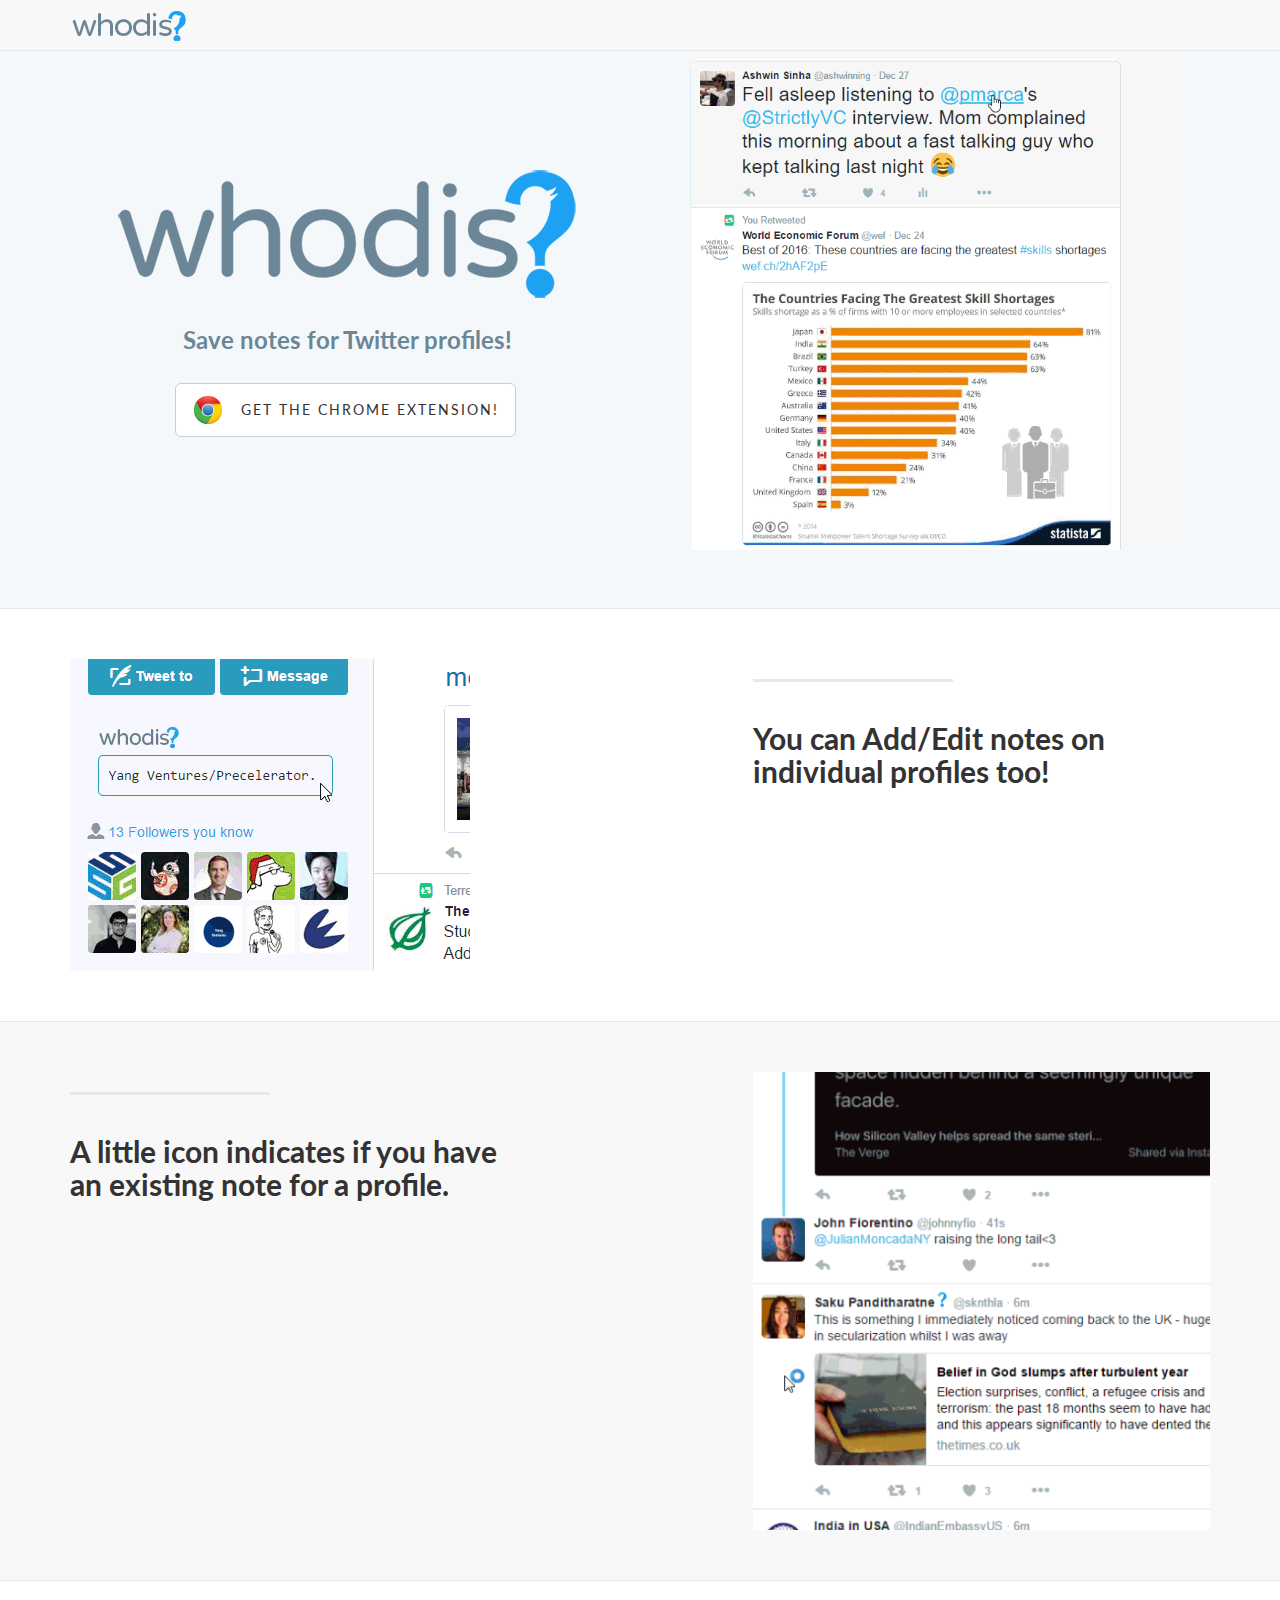
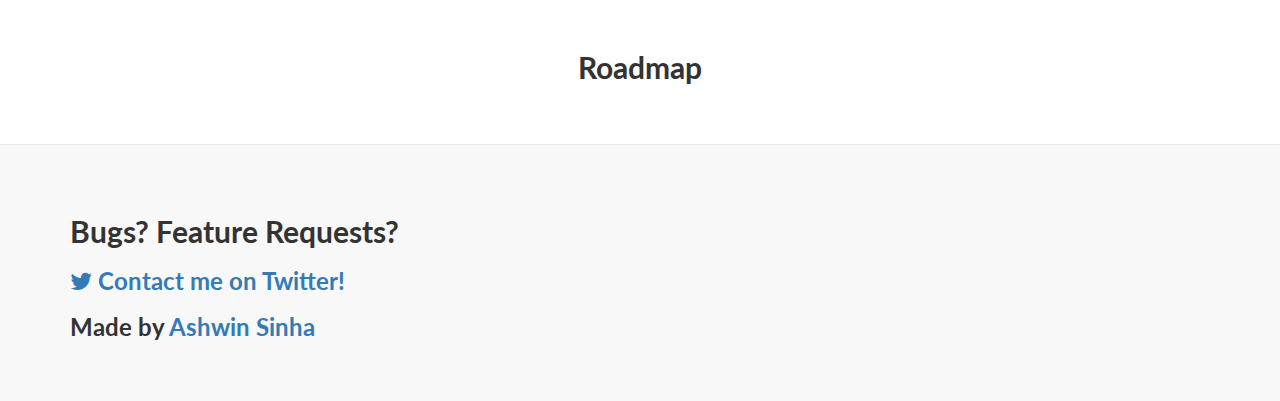
==== docs/index.html @ 4b533d32 "Made web." ====
<!DOCTYPE html>
<html lang="en">

<head>

    <meta charset="utf-8">
    <meta http-equiv="X-UA-Compatible" content="IE=edge">
    <meta name="viewport" content="width=device-width, initial-scale=1">
    <meta name="description" content="">
    <meta name="author" content="">

    <title>Landing Page - Start Bootstrap Theme</title>

    <!-- Bootstrap Core CSS -->
    <link href="css/bootstrap.min.css" rel="stylesheet">

    <!-- Custom CSS -->
    <link href="css/landing-page.css" rel="stylesheet">

    <!-- Custom Fonts -->
    <link href="font-awesome/css/font-awesome.min.css" rel="stylesheet" type="text/css">
    <link href="https://fonts.googleapis.com/css?family=Lato:300,400,700,300italic,400italic,700italic" rel="stylesheet" type="text/css">

    <!-- HTML5 Shim and Respond.js IE8 support of HTML5 elements and media queries -->
    <!-- WARNING: Respond.js doesn't work if you view the page via file:// -->
    <!--[if lt IE 9]>
        <script src="https://oss.maxcdn.com/libs/html5shiv/3.7.0/html5shiv.js"></script>
        <script src="https://oss.maxcdn.com/libs/respond.js/1.4.2/respond.min.js"></script>
    <![endif]-->

</head>

<body>

    <!-- Navigation -->
    <nav class="navbar navbar-default navbar-fixed-top topnav" role="navigation">
        <div class="container topnav">
            <!-- Brand and toggle get grouped for better mobile display -->
            <div class="navbar-header">
                <a class="navbar-brand topnav" href="#"><img src="img/whodis-logo-36h.png" style="margin-top: -7px;"></a>
            </div>
        </div>
        <!-- /.container -->
    </nav>


    <!-- Header -->
    <a name="about"></a>
    <div class="intro-header">
        <div class="container">

            <div class="row">
                <div class="col-lg-6">
                    <div class="intro-message">
                        <img src="img/whodis-logo-480.png">
                        <h3>Save notes for Twitter profiles!</h3>
                        <br>
                        <ul class="list-inline intro-social-buttons">
                            <li>
                                <a href="https://github.com/IronSummitMedia/startbootstrap" class="btn btn-default btn-lg"><img src="img/chrome-32.png"> <span class="network-name">&nbsp; Get the chrome extension!</span></a>
                            </li>
                        </ul>
                    </div>
                </div>
                <div class="col-lg-6 main-gif-holder">
                <div>
                    <img src="img/whodis-pmarca.gif">
                </div>
                    
                </div>
            </div>

        </div>
        <!-- /.container -->

    </div>
    <!-- /.intro-header -->

    <!-- Page Content -->


    <div class="content-section-b">

        <div class="container">

            <div class="row">
                <div class="col-lg-5 col-lg-offset-1 col-sm-push-6  col-sm-6">
                    <hr class="section-heading-spacer">
                    <div class="clearfix"></div>
                    <h2 class="section-heading">You can Add/Edit notes on individual profiles too!</h2>
                </div>
                <div class="col-lg-5 col-sm-pull-6  col-sm-6">
                    <img class="img-responsive" src="img/whodis-terrence.gif" alt="">
                </div>
            </div>

        </div>
        <!-- /.container -->

    </div>
    <!-- /.content-section-b -->
    
    	<a  name="services"></a>
    <div class="content-section-a">

        <div class="container">
            <div class="row">
                <div class="col-lg-5 col-sm-6">
                    <hr class="section-heading-spacer">
                    <div class="clearfix"></div>
                    <h2 class="section-heading">A little icon indicates if you have an existing note for a profile.</h2>
                </div>
                <div class="col-lg-5 col-lg-offset-2 col-sm-6">
                    <img class="img-responsive" src="img/whodis-notifier.gif" alt="">
                </div>
            </div>

        </div>
        <!-- /.container -->

    </div>
    <!-- /.content-section-a -->

    <div class="content-section-b">

        <div class="container">

            <center><h2>Roadmap</h2></center>
            

        </div>
        <!-- /.container -->

    </div>
    <!-- /.content-section-a -->
    


    <!-- /.banner -->

    <!-- Footer -->
    <footer>
        <div class="container">
            <div class="row">
                <div class="col-lg-12">
                                            <h2>Bugs? Feature Requests?</h2>
            <a href="http://twitter.com/ashwinning"><h3> <i class="fa fa-twitter" aria-hidden="true"></i>
 Contact me on Twitter!</h3></a>
                    <h3>Made by <a href="http://ash.wine">Ashwin Sinha</a></h3>
                </div>
            </div>
        </div>
    </footer>

    <!-- jQuery -->
    <script src="js/jquery.js"></script>

    <!-- Bootstrap Core JavaScript -->
    <script src="js/bootstrap.min.js"></script>

</body>

</html>
---- docs/css/landing-page.css ----
/*
 * Start Bootstrap - Landing Page (http://startbootstrap.com/)
 * Copyright 2013-2016 Start Bootstrap
 * Licensed under MIT (https://github.com/BlackrockDigital/startbootstrap/blob/gh-pages/LICENSE)
 */

body,
html {
    width: 100%;
    height: 100%;
}

body,
h1,
h2,
h3,
h4,
h5,
h6 {
    font-family: "Lato","Helvetica Neue",Helvetica,Arial,sans-serif;
    font-weight: 700;
}

.topnav {
    font-size: 14px; 
}

.lead {
    font-size: 18px;
    font-weight: 400;
}

.intro-header {
    padding-top: 50px; /* If you're making other pages, make sure there is 50px of padding to make sure the navbar doesn't overlap content! */
    padding-bottom: 50px;
    text-align: center;
    color: #f8f8f8;
    background: #f5f8fa;
    /* background: url(img/background.gif) no-repeat center center; */
    background-size: cover;
}

.intro-message {
    position: relative;
    padding-top: 20%;
    padding-bottom: 20%;
    
}

.intro-message > h1 {
    margin: 0;
    text-shadow: 2px 2px 3px rgba(0,0,0,0.6);
    font-size: 5em;
}

.intro-divider {
    width: 400px;
    border-top: 1px solid #f8f8f8;
    border-bottom: 1px solid rgba(0,0,0,0.2);
}

.intro-message > h3 {
    /*text-shadow: 2px 2px 3px rgba(0,0,0,0.6);*/
    color: #6a8697;
}

@media(max-width:767px) {
    .intro-message {
        padding-bottom: 15%;
    }

    .intro-message > h1 {
        font-size: 3em;
    }

    ul.intro-social-buttons > li {
        display: block;
        margin-bottom: 20px;
        padding: 0;
    }

    ul.intro-social-buttons > li:last-child {
        margin-bottom: 0;
    }

    .intro-divider {
        width: 100%;
    }
}

.network-name {
    text-transform: uppercase;
    font-size: 14px;
    font-weight: 400;
    letter-spacing: 2px;
}

.content-section-a {
    padding: 50px 0;
    background-color: #f8f8f8;
}

.content-section-b {
    padding: 50px 0;
    border-top: 1px solid #e7e7e7;
    border-bottom: 1px solid #e7e7e7;
}

.section-heading {
    margin-bottom: 30px;
}

.section-heading-spacer {
    float: left;
    width: 200px;
    border-top: 3px solid #e7e7e7;
}

.banner {
    padding: 100px 0;
    color: #f8f8f8;
    background: url(../img/banner-bg.jpg) no-repeat center center;
    background-size: cover;
}

.banner h2 {
    margin: 0;
    text-shadow: 2px 2px 3px rgba(0,0,0,0.6);
    font-size: 3em;
}

.banner ul {
    margin-bottom: 0;
}

.banner-social-buttons {
    float: right;
    margin-top: 0;
}

@media(max-width:1199px) {
    ul.banner-social-buttons {
        float: left;
        margin-top: 15px;
    }
}

@media(max-width:767px) {
    .banner h2 {
        margin: 0;
        text-shadow: 2px 2px 3px rgba(0,0,0,0.6);
        font-size: 3em;
    }

    ul.banner-social-buttons > li {
        display: block;
        margin-bottom: 20px;
        padding: 0;
    }

    ul.banner-social-buttons > li:last-child {
        margin-bottom: 0;
    }
}

footer {
    padding: 50px 0;
    background-color: #f8f8f8;
}

p.copyright {
    margin: 15px 0 0;
}
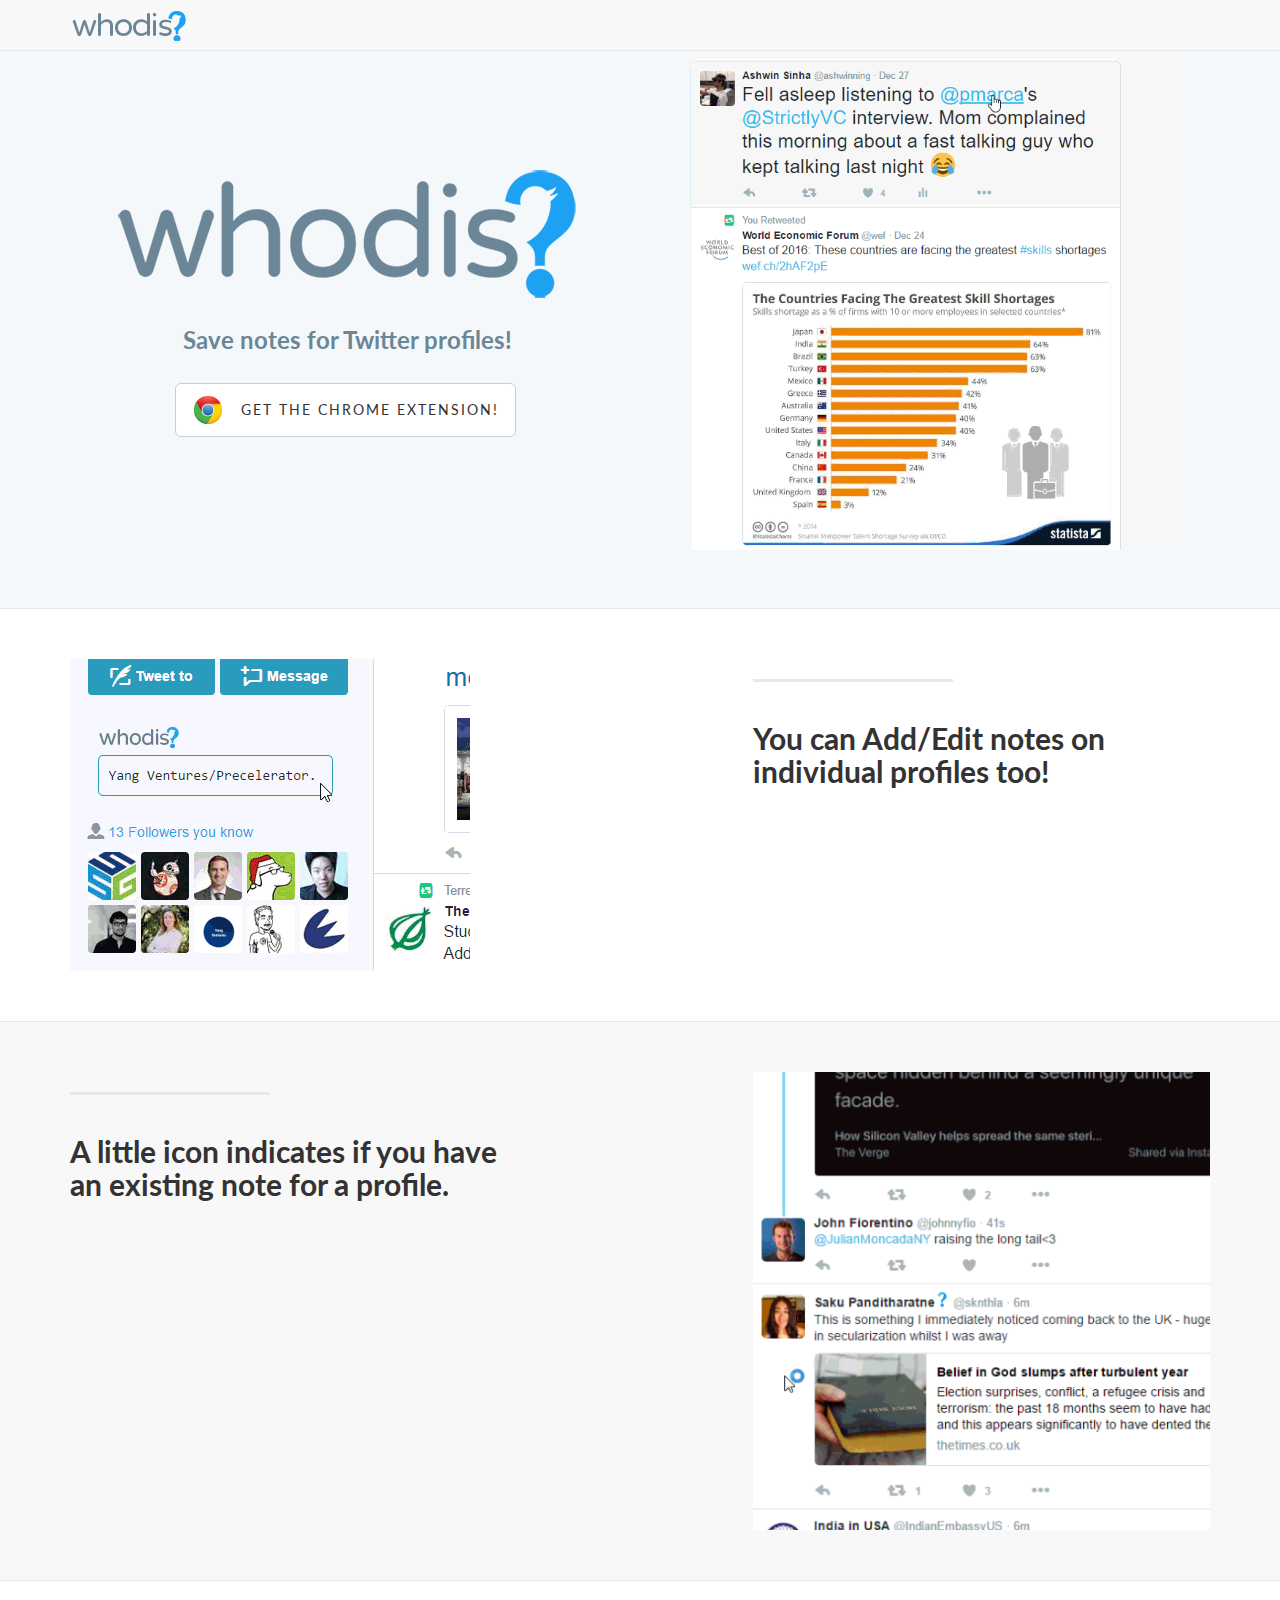
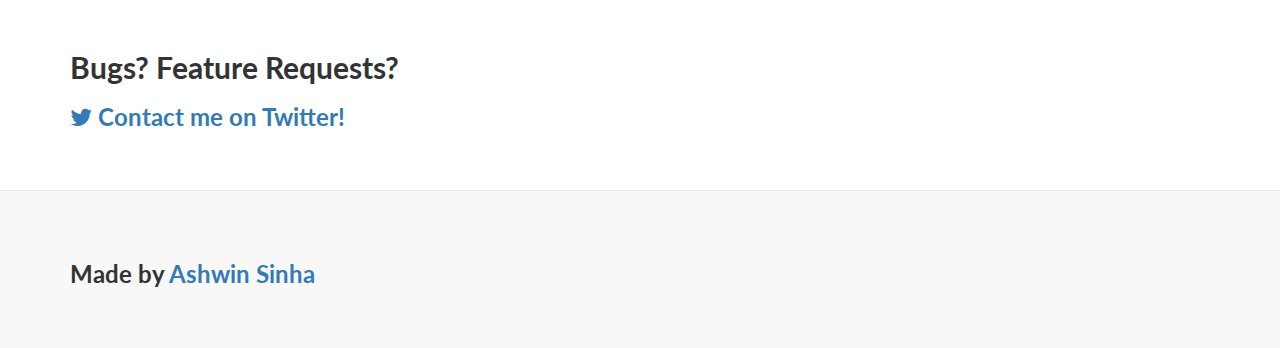
==== commit 7990913b: "Webpage readjusted." ====
--- a/docs/index.html
+++ b/docs/index.html
@@ -125,8 +125,10 @@
 
         <div class="container">
 
-            <center><h2>Roadmap</h2></center>
-            
+            <!-- <center><h2>Roadmap</h2></center> -->
+            <h2>Bugs? Feature Requests?</h2>
+            <a href="http://twitter.com/ashwinning"><h3> <i class="fa fa-twitter" aria-hidden="true"></i>
+ Contact me on Twitter!</h3></a>
 
         </div>
         <!-- /.container -->
@@ -143,9 +145,7 @@
         <div class="container">
             <div class="row">
                 <div class="col-lg-12">
-                                            <h2>Bugs? Feature Requests?</h2>
-            <a href="http://twitter.com/ashwinning"><h3> <i class="fa fa-twitter" aria-hidden="true"></i>
- Contact me on Twitter!</h3></a>
+                                            
                     <h3>Made by <a href="http://ash.wine">Ashwin Sinha</a></h3>
                 </div>
             </div>
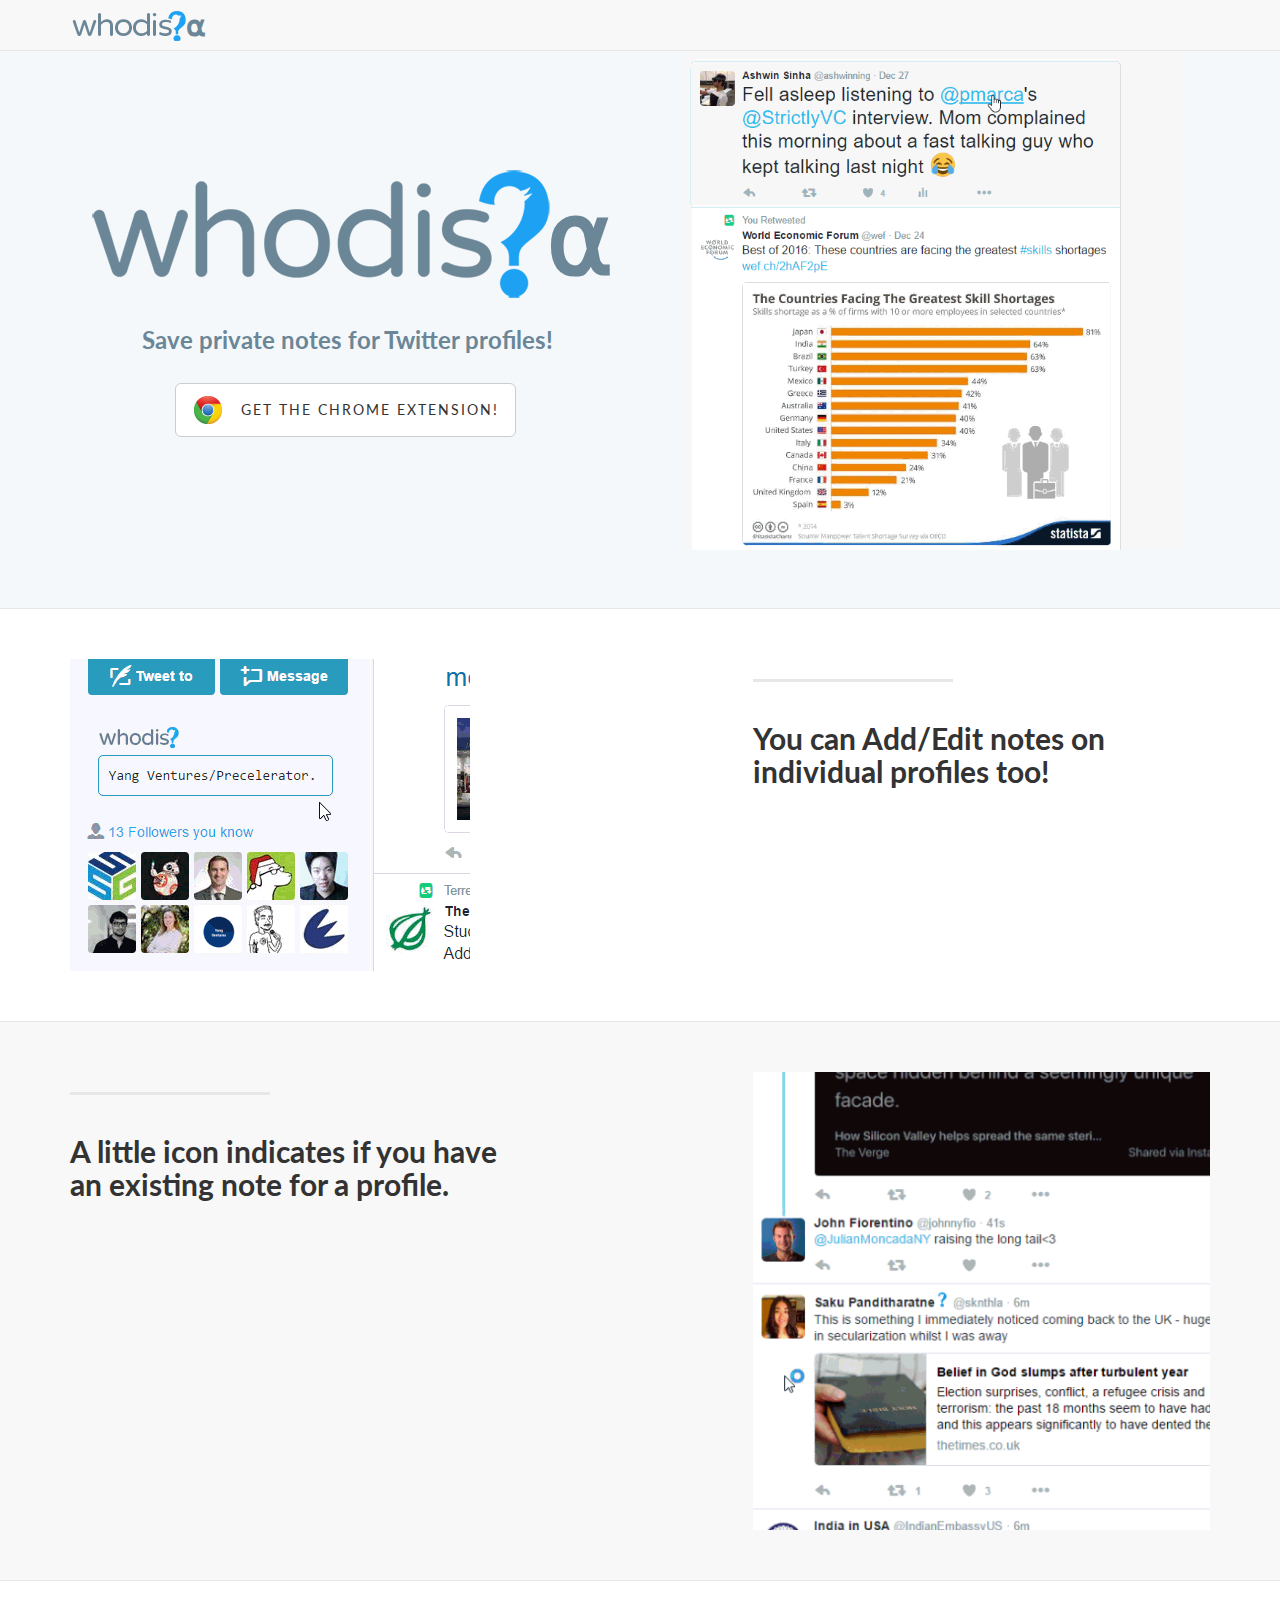
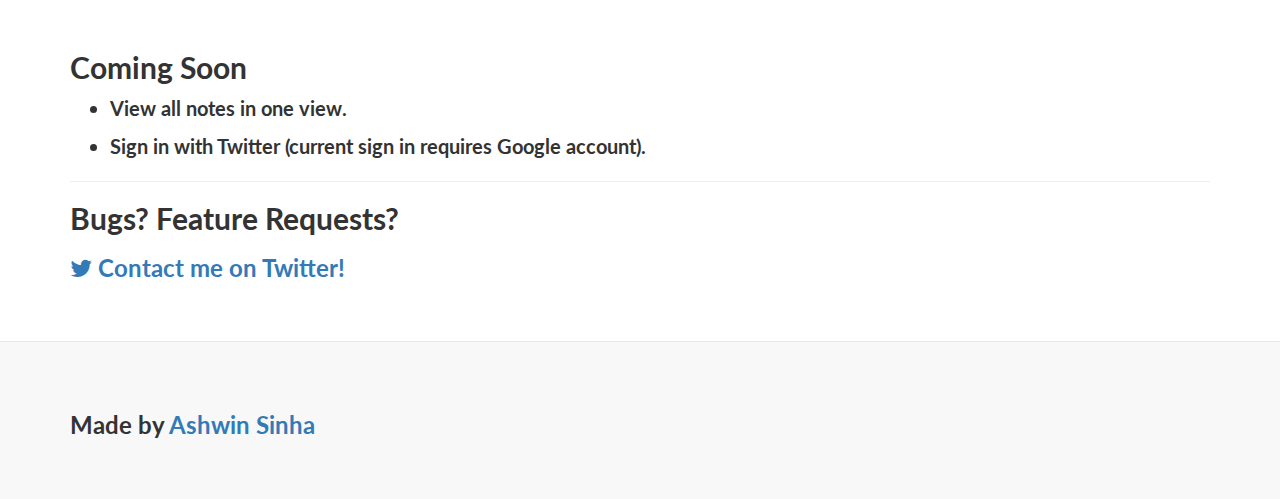
==== commit f9f8b202: "Added alpha sign-in and some roadmap notes." ====
--- a/docs/index.html
+++ b/docs/index.html
@@ -37,7 +37,7 @@
         <div class="container topnav">
             <!-- Brand and toggle get grouped for better mobile display -->
             <div class="navbar-header">
-                <a class="navbar-brand topnav" href="#"><img src="img/whodis-logo-36h.png" style="margin-top: -7px;"></a>
+                <a class="navbar-brand topnav" href="#"><img src="img/whodis-logo-36h.png" style="margin-top: -7px;"></a><span class="alpha alpha-small">⍺</span>
             </div>
         </div>
         <!-- /.container -->
@@ -52,8 +52,8 @@
             <div class="row">
                 <div class="col-lg-6">
                     <div class="intro-message">
-                        <img src="img/whodis-logo-480.png">
-                        <h3>Save notes for Twitter profiles!</h3>
+                        <img src="img/whodis-logo-480.png"><span class="alpha alpha-big">⍺</span>
+                        <h3>Save private notes for Twitter profiles!</h3>
                         <br>
                         <ul class="list-inline intro-social-buttons">
                             <li>
@@ -124,7 +124,14 @@
     <div class="content-section-b">
 
         <div class="container">
-
+            
+            <h2>Coming Soon</h2>
+            <ul class="notes-ul">
+                <li>View all notes in one view.</li>
+                <li>Sign in with Twitter (current sign in requires Google account).</li>
+            </ul>
+            
+            <hr>
             <!-- <center><h2>Roadmap</h2></center> -->
             <h2>Bugs? Feature Requests?</h2>
             <a href="http://twitter.com/ashwinning"><h3> <i class="fa fa-twitter" aria-hidden="true"></i>
--- a/docs/css/landing-page.css
+++ b/docs/css/landing-page.css
@@ -170,4 +170,33 @@
 
 p.copyright {
     margin: 15px 0 0;
-}+}
+
+.notes-ul {
+    font-size: 20px;
+}
+
+.notes-ul li{
+    margin-top: 10px;
+}
+
+.notes-ul li:first-child {
+    margin-top:0;
+}
+
+.alpha {
+    vertical-align: bottom;
+    color: #6a8697;
+}
+
+.alpha-big {
+    font-size: 100px;
+    margin-left: -15px;
+}
+
+.alpha-small {
+    display:inline-block;
+    font-size: 30px;
+    margin-left: -18px;
+    margin-top: 3px;
+}
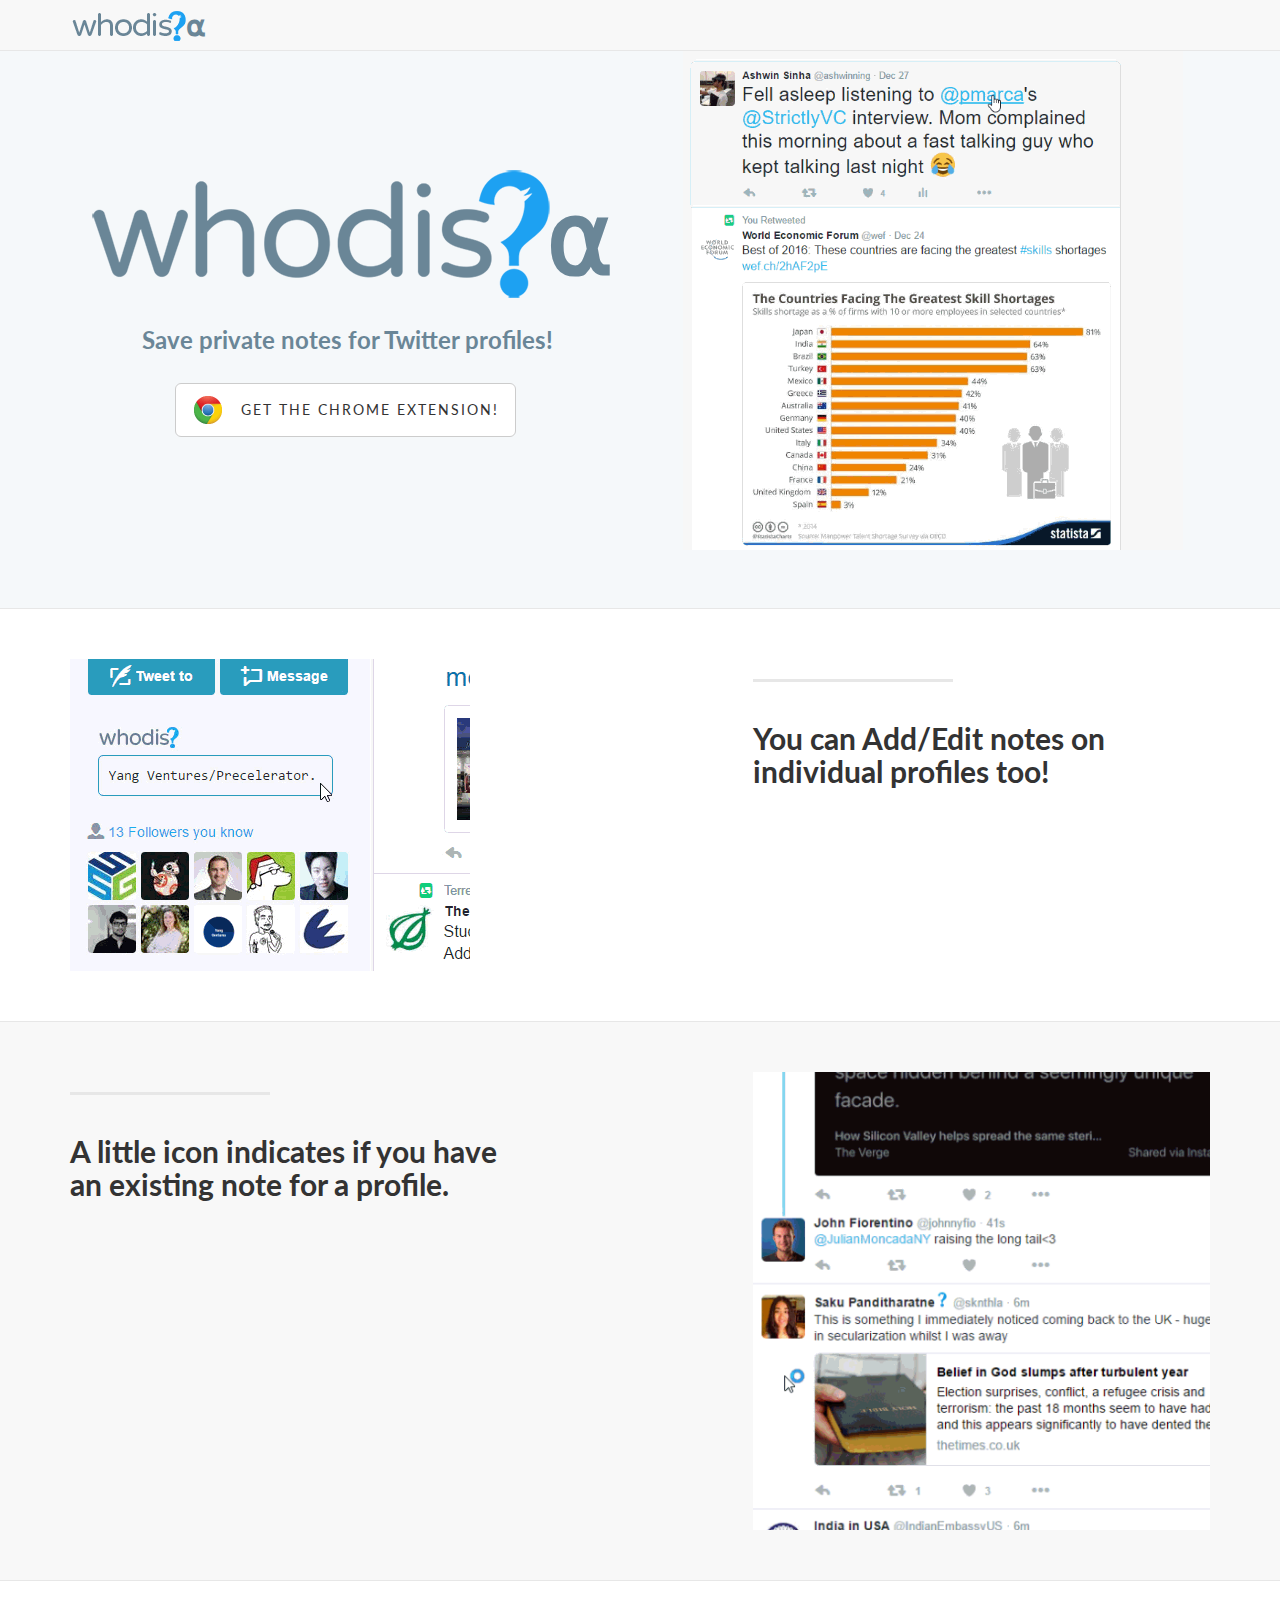
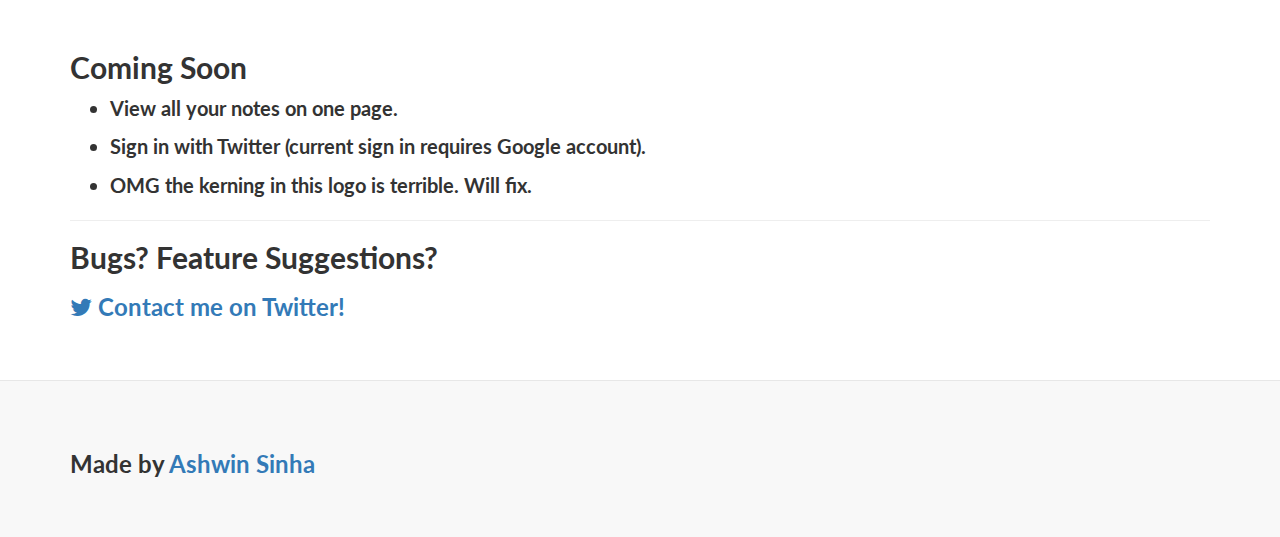
==== commit 8ffecfa4: "Added sign in error." ====
--- a/docs/index.html
+++ b/docs/index.html
@@ -6,10 +6,10 @@
     <meta charset="utf-8">
     <meta http-equiv="X-UA-Compatible" content="IE=edge">
     <meta name="viewport" content="width=device-width, initial-scale=1">
-    <meta name="description" content="">
+    <meta name="description" content="Whodis allows you to save private notes for Twitter profiles, the same way you can keep notes for people on Linkedin.">
     <meta name="author" content="">
 
-    <title>Landing Page - Start Bootstrap Theme</title>
+    <title>Whodis (Alpha) : Private notes for Twitter profiles.</title>
 
     <!-- Bootstrap Core CSS -->
     <link href="css/bootstrap.min.css" rel="stylesheet">
@@ -37,7 +37,7 @@
         <div class="container topnav">
             <!-- Brand and toggle get grouped for better mobile display -->
             <div class="navbar-header">
-                <a class="navbar-brand topnav" href="#"><img src="img/whodis-logo-36h.png" style="margin-top: -7px;"></a><span class="alpha alpha-small">⍺</span>
+                <a class="navbar-brand topnav" href="#"><img src="img/whodis-logo-36h.png" style="margin-top: -7px;"></a><div class="alpha alpha-small">⍺</div>
             </div>
         </div>
         <!-- /.container -->
@@ -127,13 +127,14 @@
             
             <h2>Coming Soon</h2>
             <ul class="notes-ul">
-                <li>View all notes in one view.</li>
+                <li>View all your notes on one page.</li>
                 <li>Sign in with Twitter (current sign in requires Google account).</li>
+                <li>OMG the kerning in this logo is terrible. Will fix.</li>
             </ul>
-            
+                        
             <hr>
             <!-- <center><h2>Roadmap</h2></center> -->
-            <h2>Bugs? Feature Requests?</h2>
+            <h2>Bugs? Feature Suggestions?</h2>
             <a href="http://twitter.com/ashwinning"><h3> <i class="fa fa-twitter" aria-hidden="true"></i>
  Contact me on Twitter!</h3></a>
 
